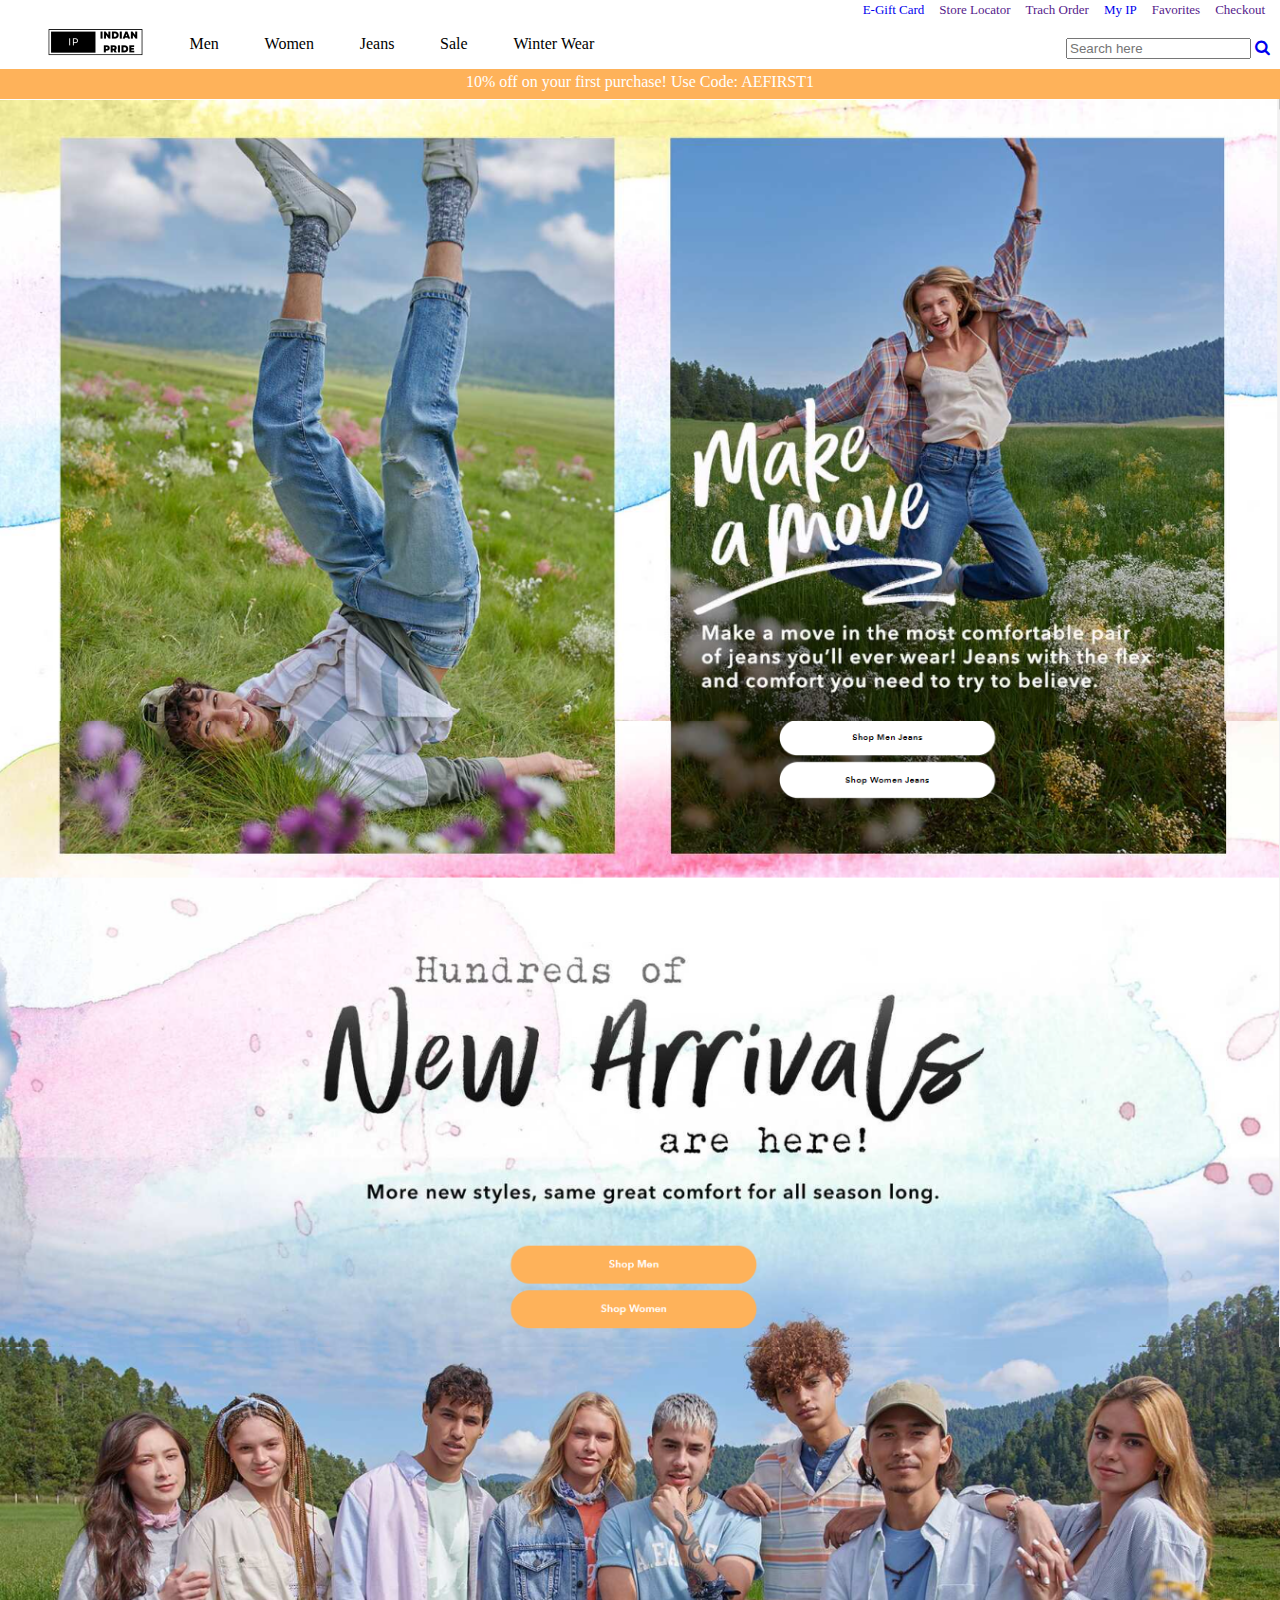
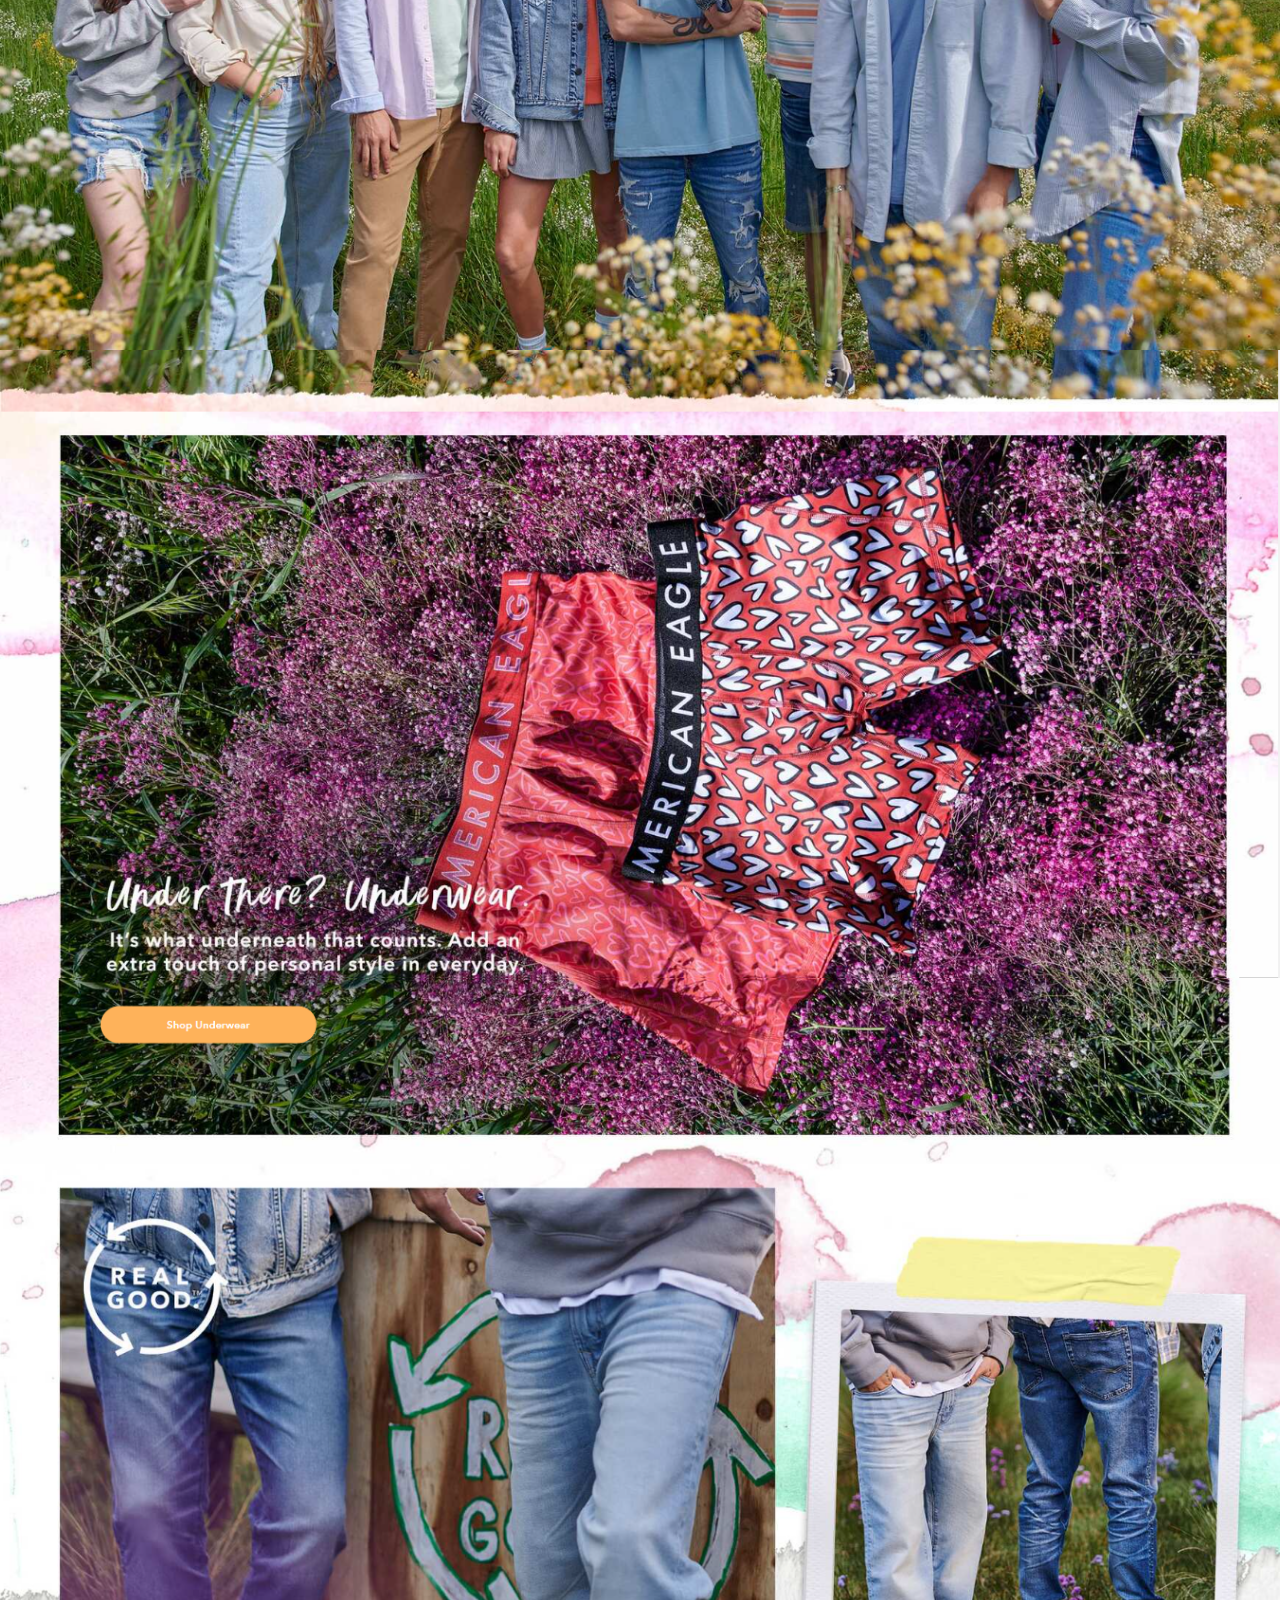
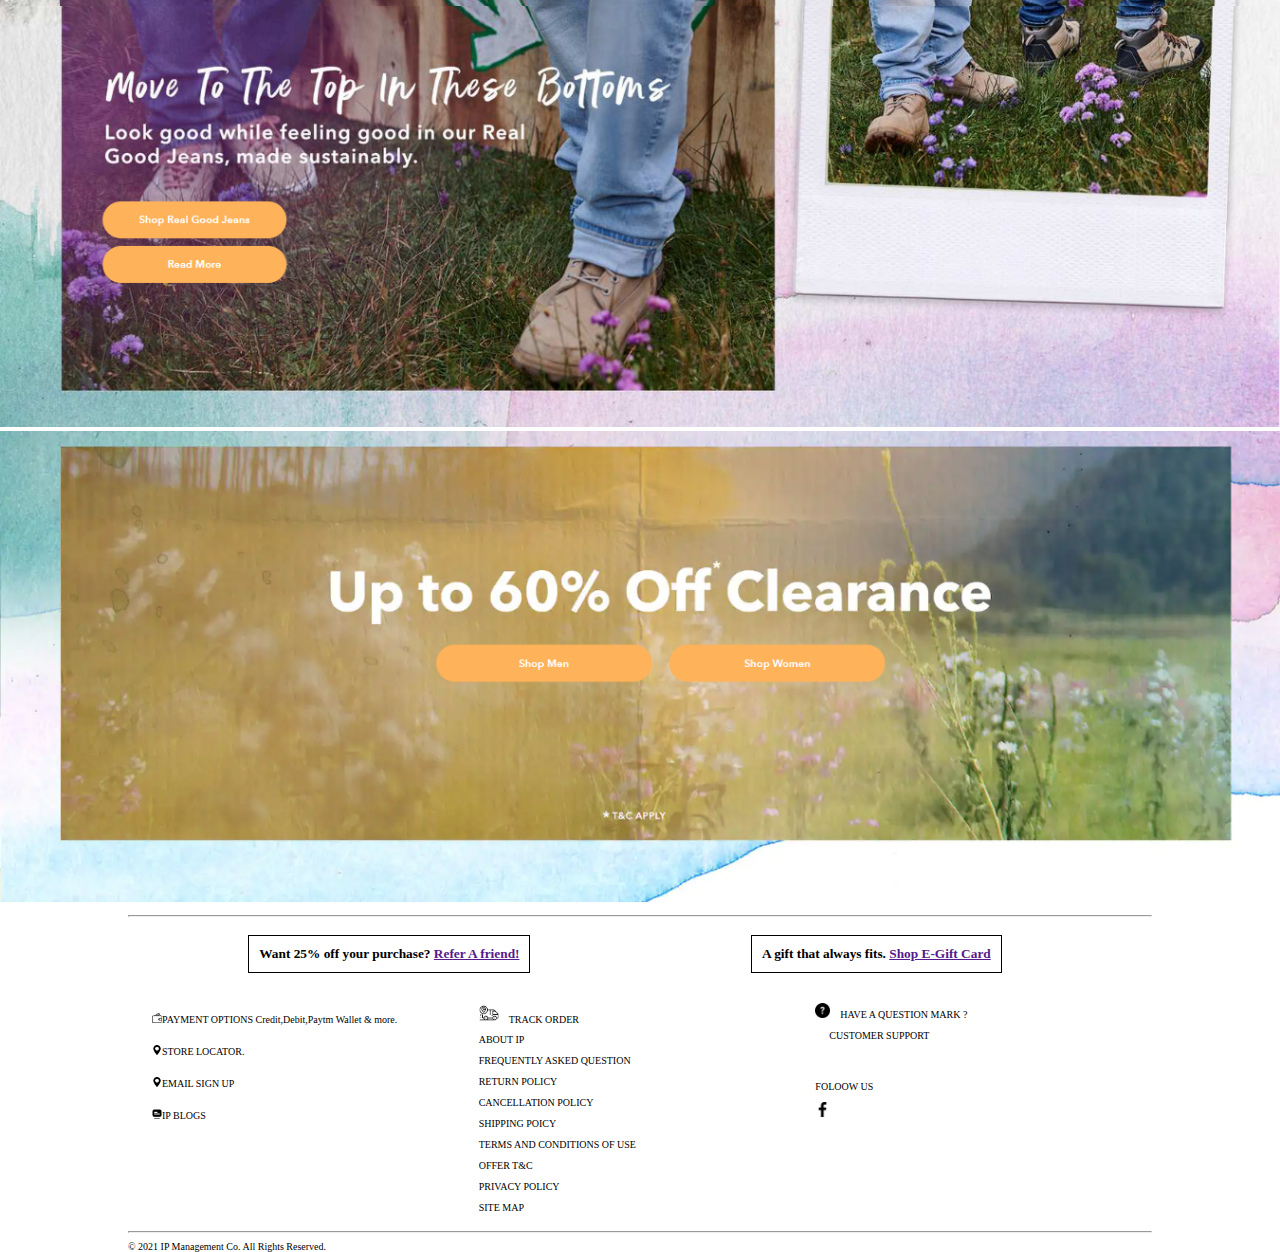
==== index.html @ 09bffdc7 "day-2" ====
<!DOCTYPE html>
<html lang="en">
<head>
    <meta charset="UTF-8">
    <meta http-equiv="X-UA-Compatible" content="IE=edge">
    <meta name="viewport" content="width=device-width, initial-scale=1.0">
    <title>Indian Pride</title>
    <link rel="stylesheet" href="./index.css">
    <link rel="stylesheet" href="https://cdnjs.cloudflare.com/ajax/libs/font-awesome/4.7.0/css/font-awesome.min.css">
</head>
<body>
    <div class="headbar">
        <div>
        <a href="http://" target="_blank">E-Gift Card</a>
        </div>
        <div>
        <a href="">Store Locator</a>
        </div>
        <div>
        <a href="">Trach Order</a>
        </div>
        <div id="myip">
        <a href="#">My IP
            <div id="dropip">
                <a href="./loginpage.html"><button id="signbtn">SIGN IN</button></a>
                <a href="">IP Credit</a>
                <a href="">Online order History</a>
                <a href="">Giftcard Order History</a>
                <a href="">Account Settings</a>
                <a href="">Shipping Addresses</a>
                <hr>
                <span>Don't Have an account?</span>
                <a href="./register.html">Create Account</a>


            </div>
      
        </div>
        <div>
        <a href="">Favorites</a>
        </div>
        <div>
        <a href="">Checkout</a>
        </div>
    </div>


    <div id="navcont">
        <div id="navbar"> 
            <div id="logo">
              <div><a href="./index.html"><img src="./ip3.png" alt=""></a> </div>
              <div id="men">Men


                <div id="dropcont">

                    <div id="first">
                        <div><a href="">TOP</a></div>
                        <div><a href="">T-Shirts</a></div>
                        <div><a href="">Graphic Tees</a></div>
                        <div><a href="">Shirts</a></div>
                        <div><a href="">Jackets</a></div>
                        <div><a href="">Hoodies & Sweatshirts</a></div>
                   
                    </div>
        
                    <div  id="second">
                        <div><a href="">BOTTOM</a></div>
                        <div><a href="">Shorts</a></div>
                        <div><a href="">Joggers</a></div>
                        <div><a href="">Chinos</a></div>
                    </div>
        
                    <div id="third">
                        <div><a href="">UNDERWEAR</a></div>
                    </div>
        
        
                    <div id="fourth">
                        <div><a href="">SHOES AND ACCESSORIES</a></div>
                        <div><a href="">Socks</a></div>
                        <div><a href="">Belts</a></div>
                    </div>
        
                    <div id="fivth">
                        <div><a href="">FEATURED</a></div>
                        <div><a href="">New Arrivals</a></div>
                        <div><a href="">Best Sellers</a></div>
                        <div><a href="">Airflex Jeans</a></div>
                        <div><a href="">Ripped Jeans</a></div>
                        <div><a href="">The Logo Shop</a></div>
                        <div><a href="">Stripe Edit</a></div>
                    </div>
        
        
                </div>

              </div>
                <div id="women">Women


                    
                <div id="dropcont">

                    <div id="first">
                        <div><a href="">T-Shirts</a></div>
                        <div><a href="">Graphic Tees</a></div>
                        <div><a href="">Shirts</a></div>
                        <div><a href="">Sweaters & Cardigan</a></div>
                        <div><a href="">Jackets</a></div>
                        <div><a href="">Hoodies & Sweatshirts</a></div>
                   
                    </div>
        
                    <div  id="second">
                        <div><a href="">BOTTOM</a></div>
                        <div><a href="">Jeans</a></div>
                        <div><a href="">Shorts</a></div>
                        <div><a href="">Pants</a></div>
                        <div><a href="">Skirts</a></div>
                        <div><a href="">Joggers</a></div>
                    </div>
        
                    <div id="third">
                        <div><a href="">DRESSES</a></div>
                        <div><a href="">Midi Dresses</a></div>
                        <div><a href="">Jumpsuits</a></div>
                        <div><a href="">Maxi Dresses</a></div>
                        <div><a href="">Mini Dresses</a></div>
                        <div><a href="">Rompers</a></div>
                        <div><a href="">Shift Dresses</a></div>
                        <div><a href="">Shirt Dresses</a></div>
                    </div>
        
        
                    <div id="fourth">
                        <div><a href="">SHOES AND ACCESSORIES</a></div>
                        <div><a href="">Socks</a></div>
                        <div><a href="">Socks</a></div>
                        <div><a href="">Sunglasses</a></div>
                        <div><a href="">Belts</a></div>
                        <div><a href="">Bags</a></div>  
                        <div><a href="">Jewelry</a></div>
                    </div>
        
                    <div id="fivth">
                        <div><a href="">FEATURED</a></div>
                        <div><a href="">New Arrivals</a></div>
                        <div><a href="">Crop Edit</a></div>
                        <div><a href="">Ripped Jeans</a></div>
                        <div><a href="">The Logo Shop</a></div>
                        <div><a href="">Curvy Destination</a></div>
                        <div><a href="">Dream Jeans</a></div>
                        <div><a href="">The Dress Shop</a></div>
                        <div><a href="">Stripe </a></div>
                    </div>
        
        
                </div>

                </div>
                <div id="jeans">Jeans

                           
                <div id="dropcont">

                    <div id="first">
                        <div><a href="">MENS JEANS</a></div>
                        <div><a href="">Skinny Jeans</a></div>
                    <div><a href="">Slim Jeans</a></div>
                    <div><a href="">Straight Jeans</a></div>
                    <div><a href="">Airfiex Jeans</a></div>
                    <div><a href="">Bootcut Jeans</a></div>
                    <div><a href="">Slim Jeans</a></div>
                    <div><a href="">Straight Jeans</a></div>
                    <div><a href="">Airfiex Jeans</a></div>
                    <div><a href="">Bootcut Jeans</a></div>
                   
                    </div>
        
                    <div  id="second">
                        <div><a href="">WOMENS JEANS</a></div>
                        <div><a href="">Artist Fiare Jeans</a></div>
                        <div><a href="">Curvy Jeans</a></div>
                        <div><a href="">Jeggings</a></div>
                        <div><a href="">Hi Rise Jeans</a></div>
                        <div><a href="">Cropped Jeans</a></div>
                        <div><a href="">Kickboot Jeans</a></div>
                        <div><a href="">Mom Jeans</a></div>
                        <div><a href="">Skinny Jeans</a></div>
                        <div><a href="">Bootcut Jeans</a></div>
                        <div><a href="">Cropped Jeans</a></div>
                        <div><a href="">Kickboot Jeans</a></div>
                    </div>
        
                  
        
        
                </div>



                </div>
                <div id="sale">Sale


                             
                <div id="dropcont">

                    <div id="first">
                        <div><a href="">MENS SALE</a></div>
                        <div><a href="">Bottoms</a></div>
                      
                   
                    </div>
        
                    <div  id="second">
                        <div><a href="">WOMENS SALE</a></div>
                        <div><a href="">Tops</a></div>
                        <div><a href="">Bottoms</a></div>
                        <div><a href="">Jeans</a></div>
                    </div>
        
                    <div id="third">
                        <div><a href="">LAST OF THE BEST</a></div>
                        <div><a href="">Upto 60 percent Off</a></div>
                        
                    </div>
        
        
                    <div id="fourth">
                        <div><a href="">WOMENS FEST</a></div>
                        
                    </div>
        
        
                </div>


                </div>
                <div id="winter">Winter Wear</div>
            </div>
            
            <div id="searchbar">
                <input type="search"  placeholder="Search here" id="input">
                <a href="#"><i class="fa fa-search icon search" ></i></a>
            </div>
        </div>
        
        


    </div>

    <div id="rednav">
        10% off on your first purchase! Use Code: AEFIRST1
    </div>
<div id="image">
    <div id="top">
        <a href=""> <img src="./topimage.png" alt=""></a>
    </div>
    <div id="second">
        <a href=""><img src="./SECOND PAGE.png" alt=""></a>
    </div>
        <div id="third">
            <a href=""><img src="./THIRDPAGE.png" alt=""></a>
        </div>
        <div id="fourth">
            <a href=""><img src="./FOURTH.png" alt=""></a>
        </div>
      <div id="five">
        <a href=""><img src="./fivth page.png" alt=""></a>
      </div>
      <div id="six">
        <a href=""><img src="./lastpage.png" alt=""></a>
      </div>

</div>


<div id="lastdivforimage">
    <a href="">
        <img src="./footerpage.png" alt="">
    </a>
</div>

      

<div id="footer">
        <div id="foot">
            <hr>
            <div id="referal">
             <div>  Want 25% off your purchase? <a href="">Refer A friend!</a></div>

             <div>A gift that always fits. <a href=""> Shop E-Gift Card    </a></div>
            </div>

            <div id="content">
                <div id="f">
                    <div class="wallet"> <img src="./wallet.png" alt=""><a href="">PAYMENT OPTIONS
                        Credit,Debit,Paytm Wallet & more.</a></div>

                    <div class="wallet"> <img src="./maps-and-flags.png " alt=""><a href="">STORE LOCATOR.</a></div>
                        

                    <div class="wallet"> <img src="./maps-and-flags.png " alt=""><a href="">EMAIL SIGN UP</a></div>

                    <div class="wallet"> <img src="./computer.png" alt=""><a href="">IP BLOGS </a></div>
                </div>
                <div id="s">
                    <div class="s"> <img src="./tracking.png" alt=""><a href="">TRACK ORDER</a></div>
                    <div class="s"><a href="">ABOUT IP</a></div>
                    <div class="s"><a href="">FREQUENTLY ASKED QUESTION</a></div>
                    <div class="s"><a href="">RETURN POLICY</a></div>
                    <div class="s"><a href="">CANCELLATION POLICY</a></div>
                    <div class="s"><a href="">SHIPPING POICY</a></div>
                    <div class="s"><a href="">TERMS AND CONDITIONS OF USE</a></div>
                    <div class="s"><a href="">OFFER T&C</a></div>
                    <div class="s"><a href="">PRIVACY POLICY</a></div>
                    <div class="s"><a href="">SITE MAP</a></div>



                    
                    
                </div>
                <div id="t">
                    <div><img src="./question.png" alt=""><span>HAVE A QUESTION MARK ?</span></div>
                    <p id="f"><a href="">CUSTOMER SUPPORT</a></p>

                    <div id="y">
                        <p >FOLOOW US</p>
                        <img src="facebook-app-symbol.png" alt="">
                    </div>
                    
                </div>
            </div>
            <hr>
            <div id="end">© 2021 IP Management Co. All Rights Reserved.</div>
            
        </div>
</div>


</body>

<script src="./index.js"></script>
</html>
---- index.css ----
body{
    margin: 0px;
    padding: 0px;
}

*{
    box-sizing: border-box;
}
.headbar{
    /* border: 1px solid red; */
    width: 100%;
    margin: auto;
    display: flex;
    justify-content: end;
    
}
.headbar a{
    margin-right: 15px;
    text-decoration: none;
    font-size: 13px
}  
#navcont{
    width: 100%;
    position: sticky;
    top: 1px;
    background-color: white;
    /* height:0px; */
}

#navbar{
    display: flex;
    width: 100%;
    justify-content: space-between;

}
#logo{
    
    width: 50%;
    display: flex;
    justify-content: space-evenly;
    align-items: center;
    /* cursor: pointer; */

}
#searchbar{
    margin-right: 10px;
    margin-top: 20px;
    margin-bottom: 10px;
}

    /* #logo div:hover{
        background-color: black;
        color: white;

    } */

#men{
    position: relative;
}
#dropcont{
    box-shadow: 0px 8px 16px 0px rgba(0,0,0,0.2);
    /* border: 1px solid rebeccapurple; */
    display: flex;
    justify-content: space-evenly;
    display: none;
    z-index: 2;

    
}

#men:hover,#women:hover,#jeans:hover,#sale:hover,#winter:hover{
    background-color: black;
    color: white;
}
#dropcont a{
    text-decoration: none;
    color: black;
}
/* 
#logo:hover #dropcont{
    display: block
} */
#men:hover>#dropcont{
    padding-top: 20px;
    width: 1200px;
    background-color: white;
    position: absolute;
    display: block;
    display: flex;
    margin-left: -170px;
    cursor: pointer;
}

#women:hover>#dropcont{
    padding-top: 20px;
    width: 1200px;
    background-color: white;
    position: absolute;
    display: block;
    display: flex;
    margin-left: -250px;
    cursor: pointer;
}
#navcont:hover~#rednav{
    z-index: -1;
}

#women:hover>#dropcont{
    padding-top: 20px;
    width: 1200px;
    background-color: white;
    position: absolute;
    display: block;
    display: flex;
    margin-left: -250px;
    cursor: pointer;
}

#jeans:hover>#dropcont{
    padding-top: 20px;
    width: 1200px;
    background-color: white;
    position: absolute;
    display: block;
    display: flex;
    justify-content: flex-start;
    cursor: pointer;
    margin-left: -330px;
}

#jeans:hover>#dropcont>div{
    padding-top: 20px;
    margin-left: 30px;
    cursor: pointer;
}


#sale:hover>#dropcont{
    padding-top: 20px;
    width: 1200px;
    background-color: white;
    position: absolute;
    display: block;
    display: flex;
    /* justify-content: flex-start; */
        
    margin-left: -410px;
    cursor: pointer;
}



#first>div{
   margin-bottom: 10px;
}
#second>div{
    margin-bottom: 10px;
 }
 #third>div{
    margin-bottom: 10px;
 }
 #fourth>div{
    margin-bottom: 10px;
 }
 #fivth>div{
    margin-bottom: 10px;
 }

 #first>div:nth-child(1)
 {
    font-weight: bold;
 }
 #second>div:nth-child(1)
 {
    font-weight: bold;
 }
 #third>div:nth-child(1)
 {
    font-weight: bold;
 }
 #fourth>div:nth-child(1)
 {
    font-weight: bold;
 }
 #fivth>div:nth-child(1)
 {
    font-weight: bold;
 }

 #rednav{
    background-color: #feb25a;
    text-align: center;
    height: 30px;
    padding-top: 4px;
    color: white;
    top:40px;
    /* z-index: -; */
    position:sticky;

 }

 #image{
    width: 100%;
 }
 #image img{
    width: 100%;
 }
 #second{
    
    margin-top: -7px;
 }
 #third{
    
    margin-top: -7px;
 }
 #fourth{
    
    margin-top: -6px;
 }
 #five{
    
    margin-top: -6px;
 }
 #six{
    
    margin-top: -6px;
 }
 

 #lastdivforimage{
    width: 100%;
 }
 #lastdivforimage img{
    width: 100%;
 }

 #footer{
    width:100%;
 }
#foot{
    margin: auto;
    width: 80%;
   
}

#referal{
    /* width: 70%; */
    margin: auto;
    font-size: smaller;
    font-weight: bold;
;
}
#referal{
    display: flex;
    padding: 10px;
    margin-right:30px;
    /* border: 1px solid #000; */
}
#referal div{
    border: 1px solid #000;
    padding: 10px;
    margin: auto;
}

#content{
    padding-top: 20px;
    width: 100%;
    display: flex;
    margin: auto;
}
#content a{
    text-decoration: none;
    color: black;
}
.wallet img{
    width: 10px;
    
}
.wallet{
 font-size: 10px;
 padding: 10px;
}
#content>div{
    width: 40%;
    /* border: 1px solid red; */
}

#s img{
    width: 20px;
}
.s{
    font-size: 10px;
    }
.s:nth-child(1)>a
{
    margin-left: 10px;
    
   
}
.s:nth-child(1)
{
    margin-bottom: 9px;
}
.s:nth-child(1)~ .s{
    margin-bottom: 10px;
}

#t div,p{
    font-size: 10px;
}
#t img{
    width: 15px;
}
#t>div span{
    margin-left: 10px;
}
#f{
    margin-left: 14px;
}
#y{
    margin-top: 40px;
}

#content a:hover{
    text-decoration: underline;
    color: black;
}
#end{
    font-size: 10px;
}

#myip{
    position: relative;
    
}
#dropip{
    display: none;
}
#dropip a{
    display: block;
    margin-top: 10px;
    color: #000;
    margin-left: 10px;
}
#myip:hover #dropip{
    position: absolute;
    display: block;
    background-color: white;
    width: 200px;
    z-index: 1;
    justify-content: center;
}
#myip:hover>#dropip a:hover{
    text-decoration: underline;
    
}



/* sign in drop */
#dropip button{
    width: 150px;
    background-color: black;
    color: white;
    align-items: center ;
}

#signbtn:hover{
    background-color:sandybrown;
    cursor: pointer;
}
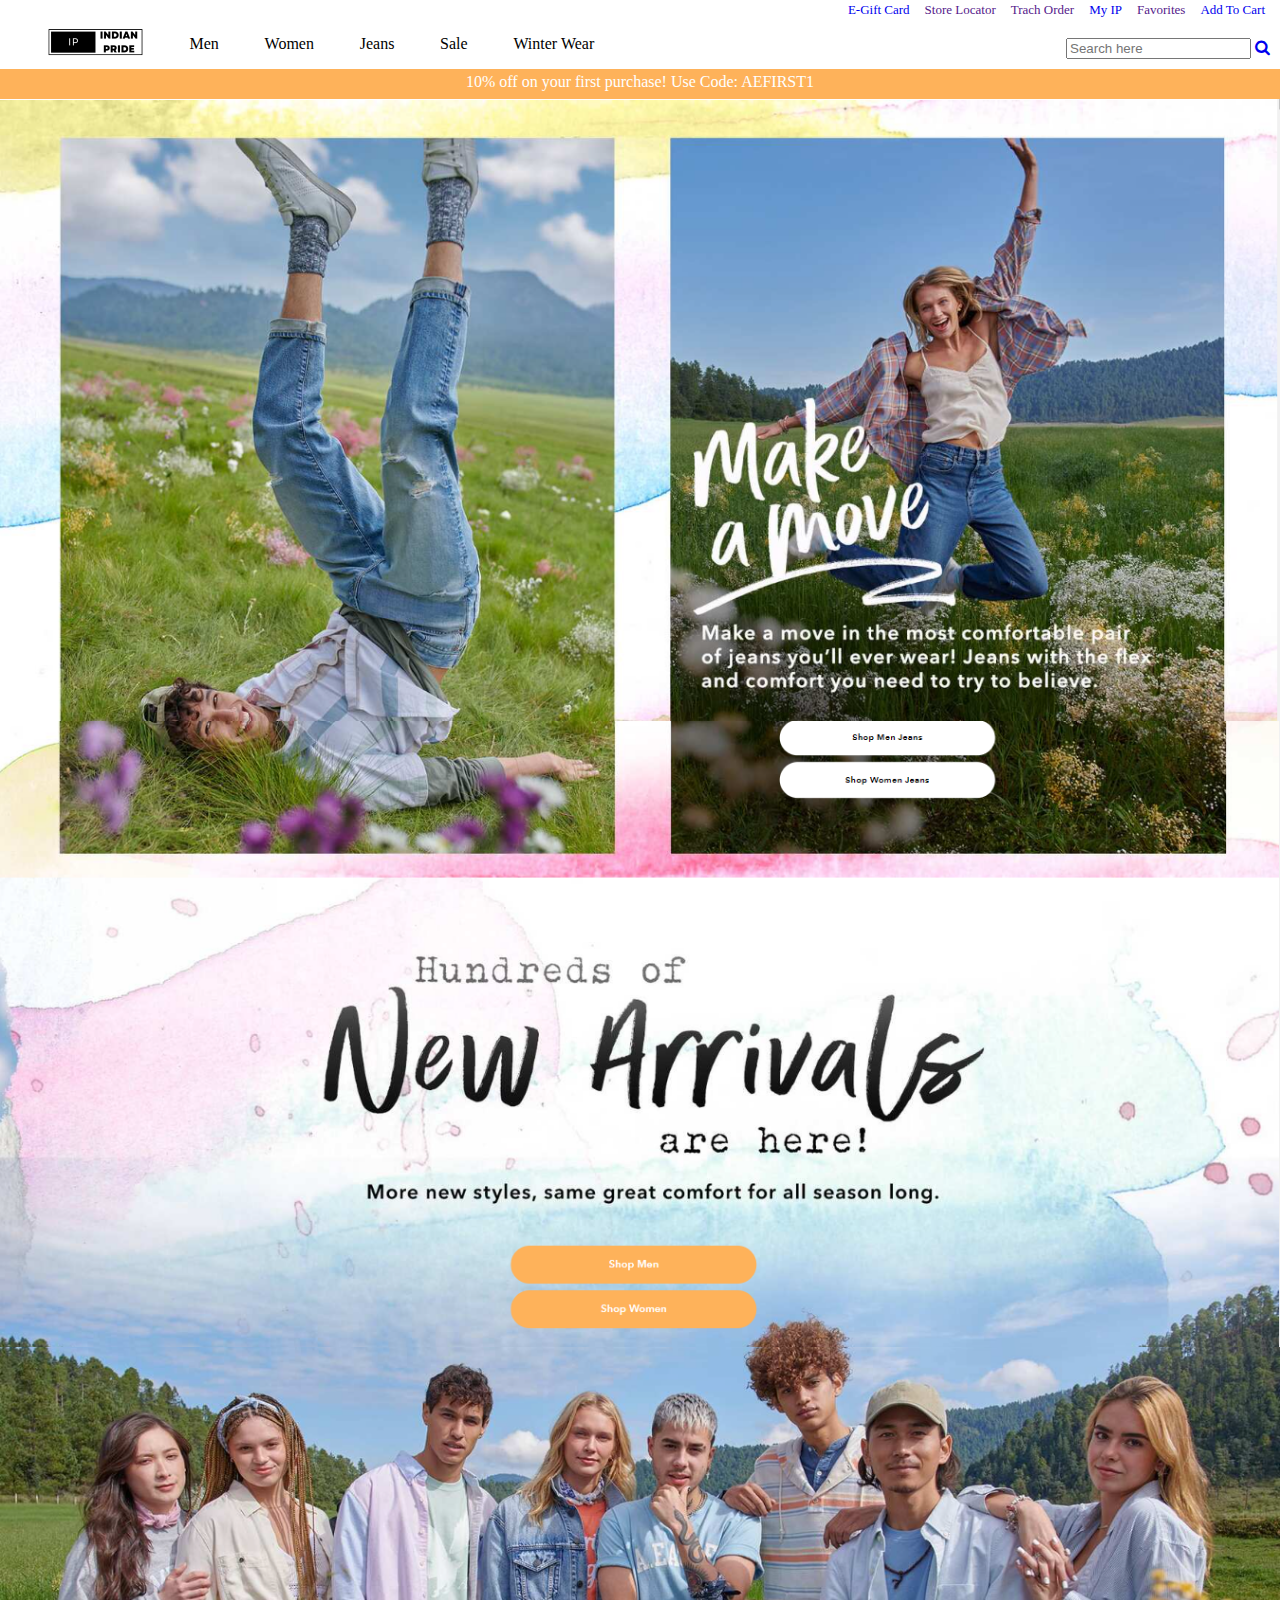
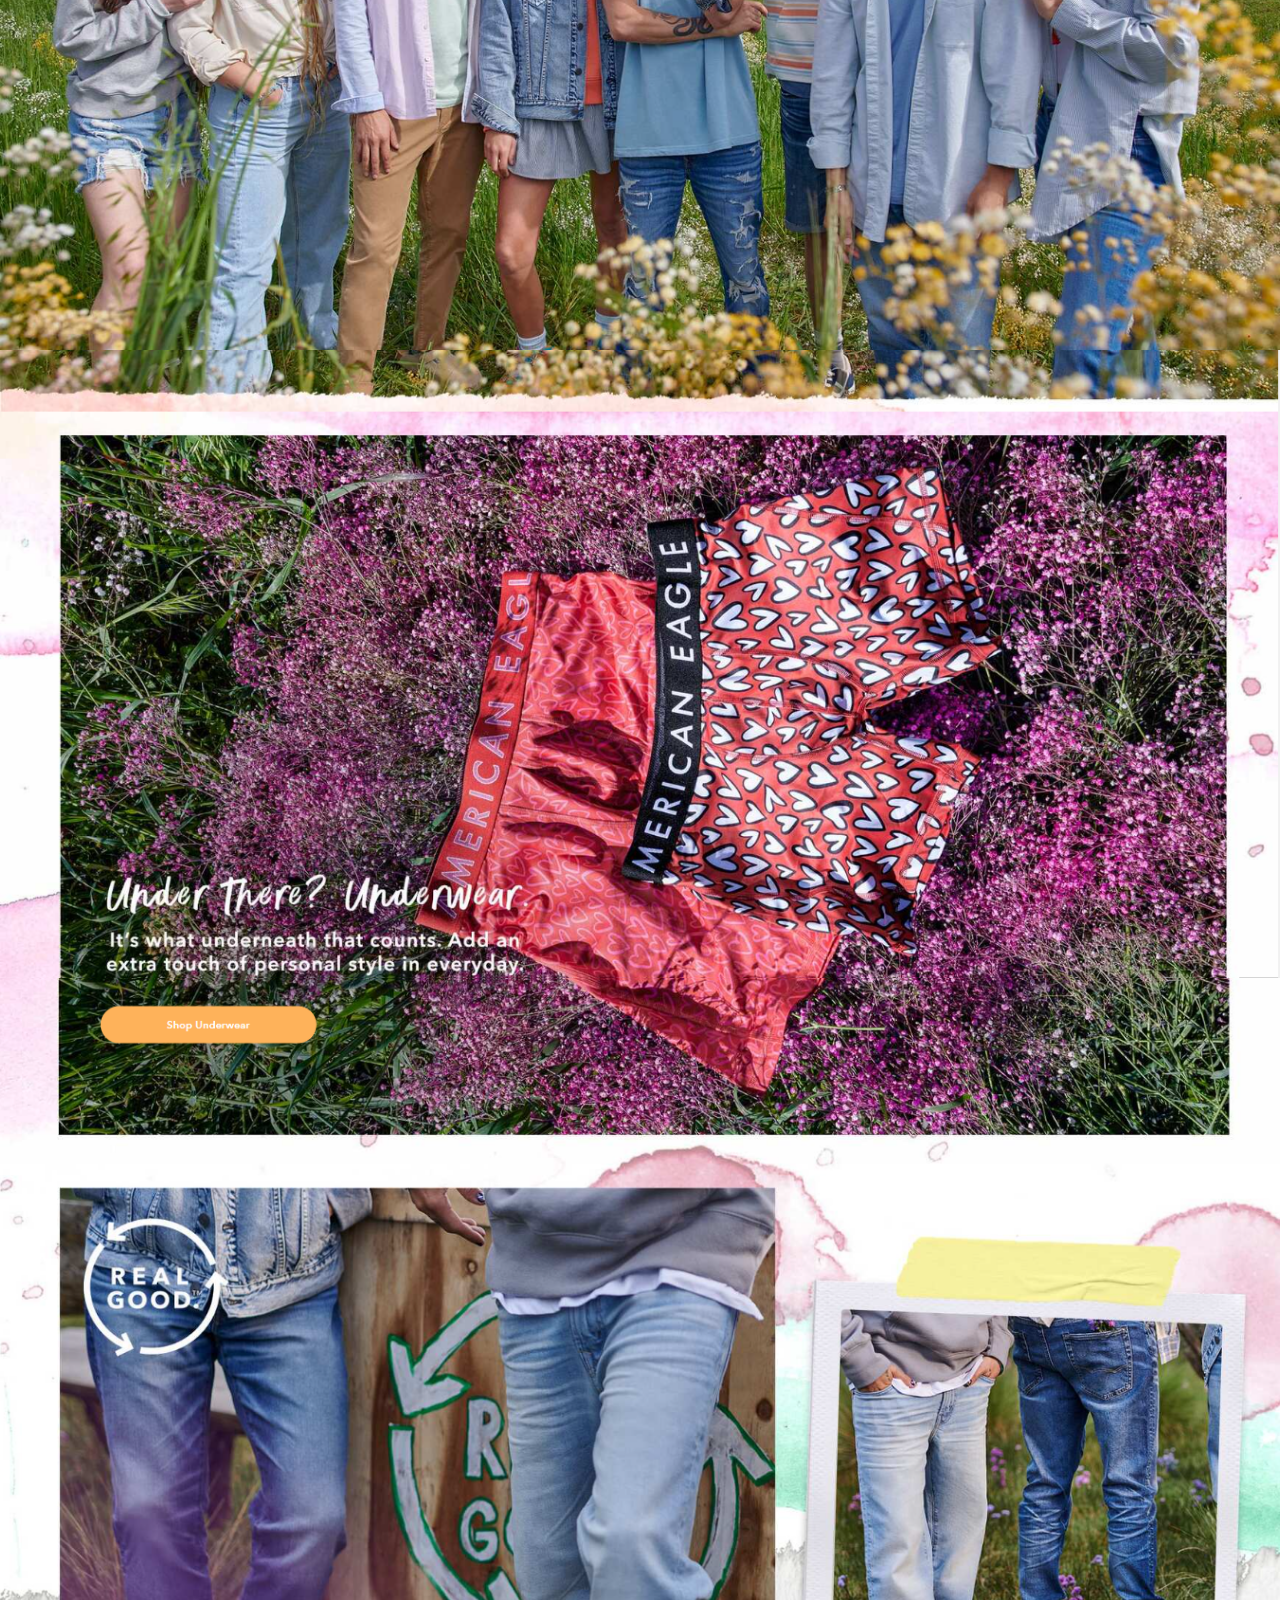
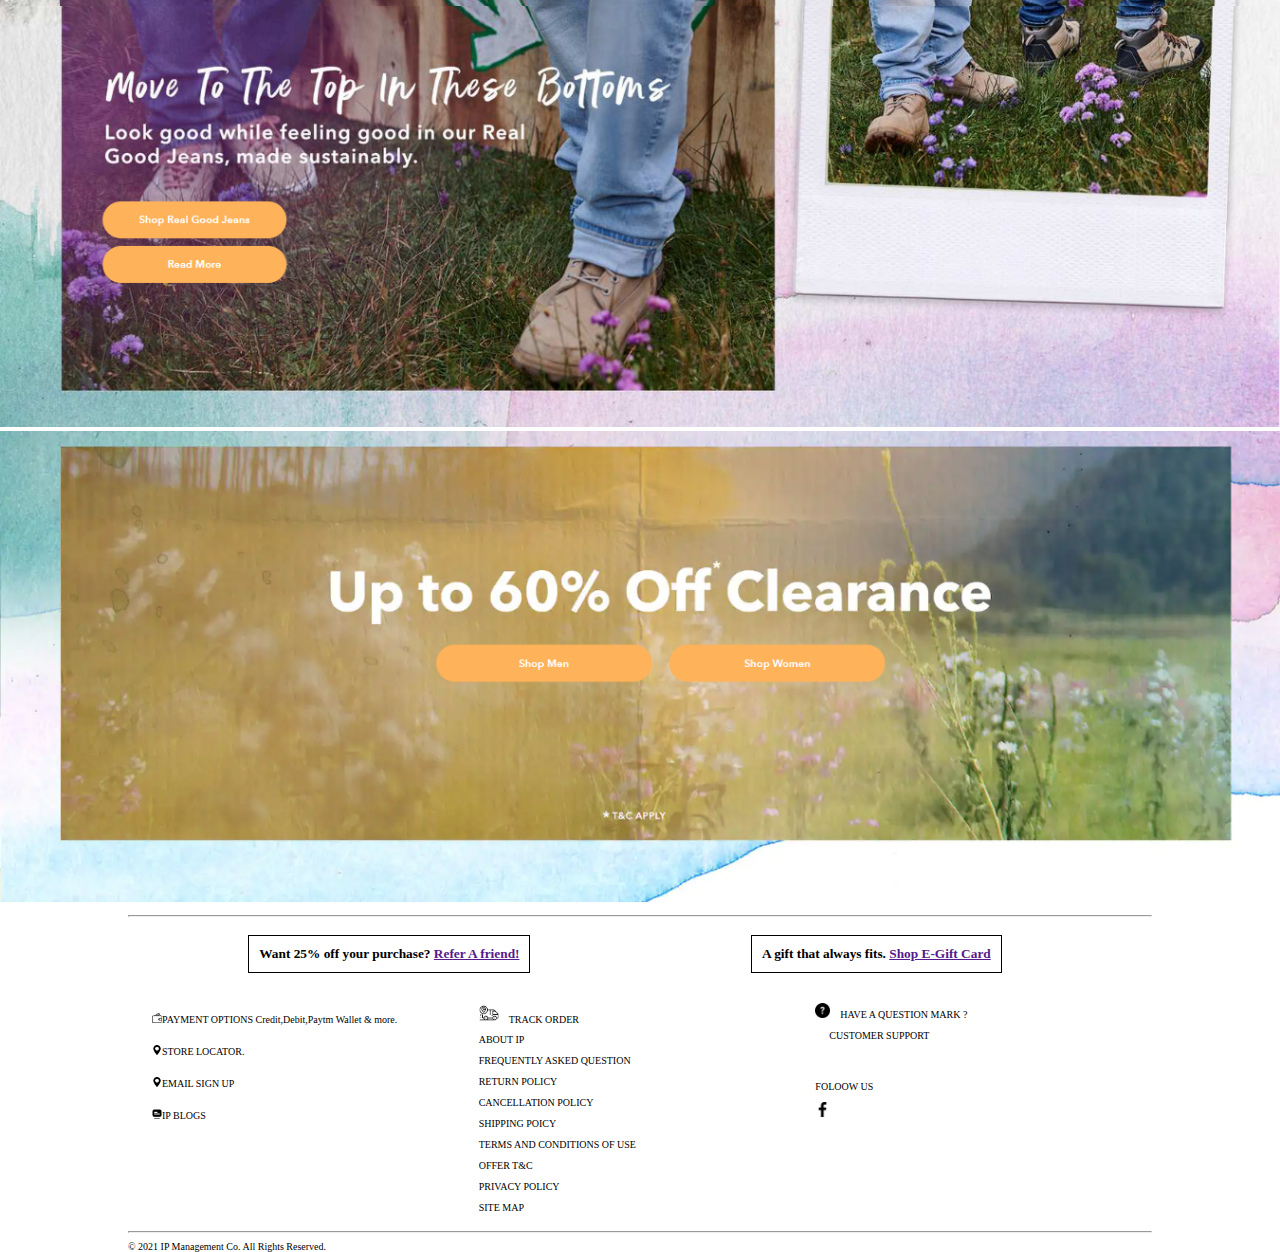
==== commit b22375db: "day-5" ====
--- a/index.html
+++ b/index.html
@@ -20,7 +20,7 @@
         <a href="">Trach Order</a>
         </div>
         <div id="myip">
-        <a href="#">My IP
+        <a href="#" id="ip">My IP
             <div id="dropip">
                 <a href="./loginpage.html"><button id="signbtn">SIGN IN</button></a>
                 <a href="">IP Credit</a>
@@ -30,7 +30,7 @@
                 <a href="">Shipping Addresses</a>
                 <hr>
                 <span>Don't Have an account?</span>
-                <a href="./register.html">Create Account</a>
+                        <a href="./register.html" id="create">Create Account</a>
 
 
             </div>
@@ -40,7 +40,7 @@
         <a href="">Favorites</a>
         </div>
         <div>
-        <a href="">Checkout</a>
+        <a href="./cartpage.html">Add To Cart</a>
         </div>
     </div>
 
@@ -48,7 +48,7 @@
     <div id="navcont">
         <div id="navbar"> 
             <div id="logo">
-              <div><a href="./index.html"><img src="./ip3.png" alt=""></a> </div>
+              <div><a href="./index.html"><img src="./image/ip3.png" alt=""></a> </div>
               <div id="men">Men
 
 
@@ -56,7 +56,7 @@
 
                     <div id="first">
                         <div><a href="">TOP</a></div>
-                        <div><a href="">T-Shirts</a></div>
+                        <div><a href="./Tshirt.html">T-Shirts</a></div>
                         <div><a href="">Graphic Tees</a></div>
                         <div><a href="">Shirts</a></div>
                         <div><a href="">Jackets</a></div>
@@ -257,30 +257,34 @@
     </div>
 <div id="image">
     <div id="top">
-        <a href=""> <img src="./topimage.png" alt=""></a>
+        <a href=""> <img src="./image/topimage.png" alt=""></a>
     </div>
     <div id="second">
-        <a href=""><img src="./SECOND PAGE.png" alt=""></a>
+        <a href=""><img src="./image/SECOND PAGE.png" alt=""></a>
     </div>
         <div id="third">
-            <a href=""><img src="./THIRDPAGE.png" alt=""></a>
+            <a href=""><img src="./image/THIRDPAGE.png" alt=""></a>
         </div>
         <div id="fourth">
-            <a href=""><img src="./FOURTH.png" alt=""></a>
+            <a href=""><img src="./image/FOURTH.png" alt=""></a>
         </div>
       <div id="five">
-        <a href=""><img src="./fivth page.png" alt=""></a>
+        <a href=""><img src="./image/fivth page.png" alt=""></a>
       </div>
       <div id="six">
-        <a href=""><img src="./lastpage.png" alt=""></a>
+        <a href=""><img src="./image/lastpage.png" alt=""></a>
       </div>
+
+</div>
+
+<div id="slide">
 
 </div>
 
 
 <div id="lastdivforimage">
     <a href="">
-        <img src="./footerpage.png" alt="">
+        <img src="./image/footerpage.png" alt="">
     </a>
 </div>
 
@@ -297,18 +301,18 @@
 
             <div id="content">
                 <div id="f">
-                    <div class="wallet"> <img src="./wallet.png" alt=""><a href="">PAYMENT OPTIONS
+                    <div class="wallet"> <img src="./image/wallet.png" alt=""><a href="">PAYMENT OPTIONS
                         Credit,Debit,Paytm Wallet & more.</a></div>
 
-                    <div class="wallet"> <img src="./maps-and-flags.png " alt=""><a href="">STORE LOCATOR.</a></div>
+                    <div class="wallet"> <img src="./image/maps-and-flags.png " alt=""><a href="">STORE LOCATOR.</a></div>
                         
 
-                    <div class="wallet"> <img src="./maps-and-flags.png " alt=""><a href="">EMAIL SIGN UP</a></div>
-
-                    <div class="wallet"> <img src="./computer.png" alt=""><a href="">IP BLOGS </a></div>
+                    <div class="wallet"> <img src="./image/maps-and-flags.png " alt=""><a href="">EMAIL SIGN UP</a></div>
+
+                    <div class="wallet"> <img src="./image/computer.png" alt=""><a href="">IP BLOGS </a></div>
                 </div>
                 <div id="s">
-                    <div class="s"> <img src="./tracking.png" alt=""><a href="">TRACK ORDER</a></div>
+                    <div class="s"> <img src="./image/tracking.png" alt=""><a href="">TRACK ORDER</a></div>
                     <div class="s"><a href="">ABOUT IP</a></div>
                     <div class="s"><a href="">FREQUENTLY ASKED QUESTION</a></div>
                     <div class="s"><a href="">RETURN POLICY</a></div>
@@ -325,12 +329,12 @@
                     
                 </div>
                 <div id="t">
-                    <div><img src="./question.png" alt=""><span>HAVE A QUESTION MARK ?</span></div>
+                    <div><img src="./image/question.png" alt=""><span>HAVE A QUESTION MARK ?</span></div>
                     <p id="f"><a href="">CUSTOMER SUPPORT</a></p>
 
                     <div id="y">
                         <p >FOLOOW US</p>
-                        <img src="facebook-app-symbol.png" alt="">
+                        <img src="./image/facebook-app-symbol.png" alt="">
                     </div>
                     
                 </div>
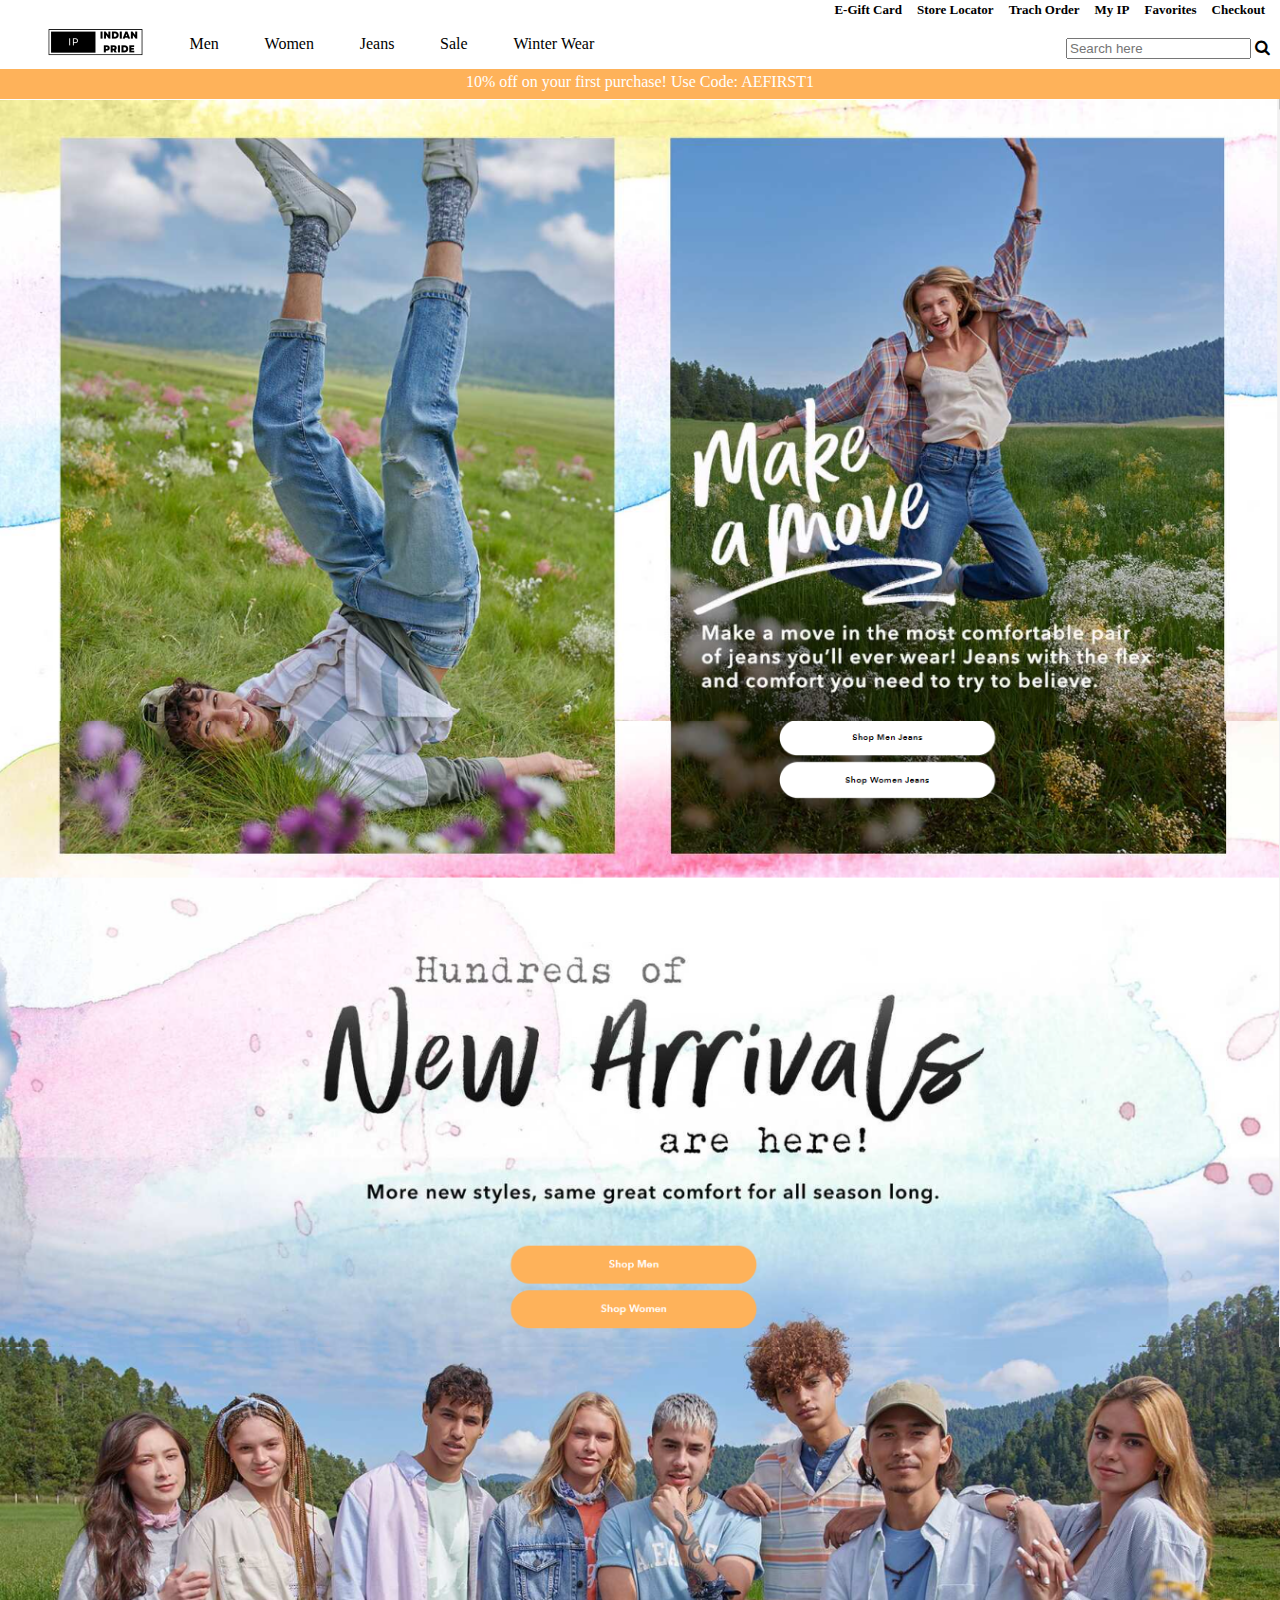
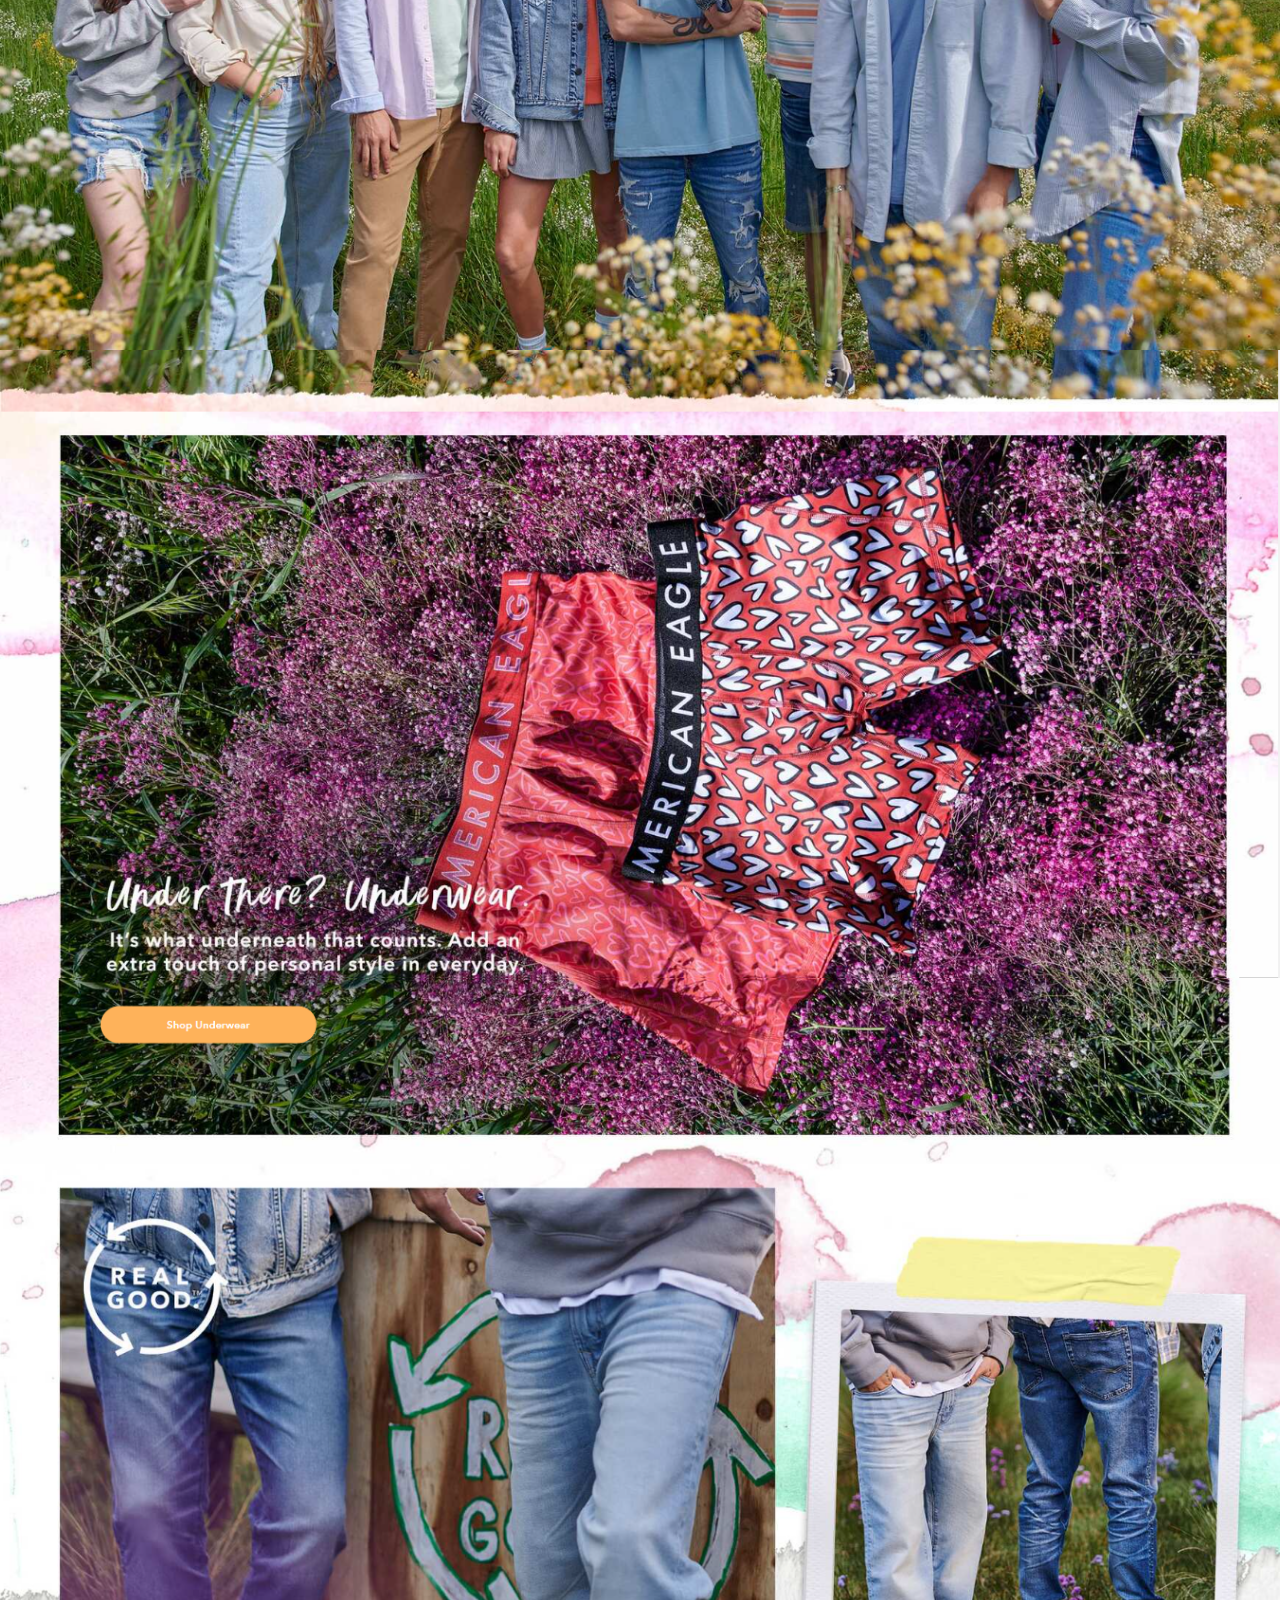
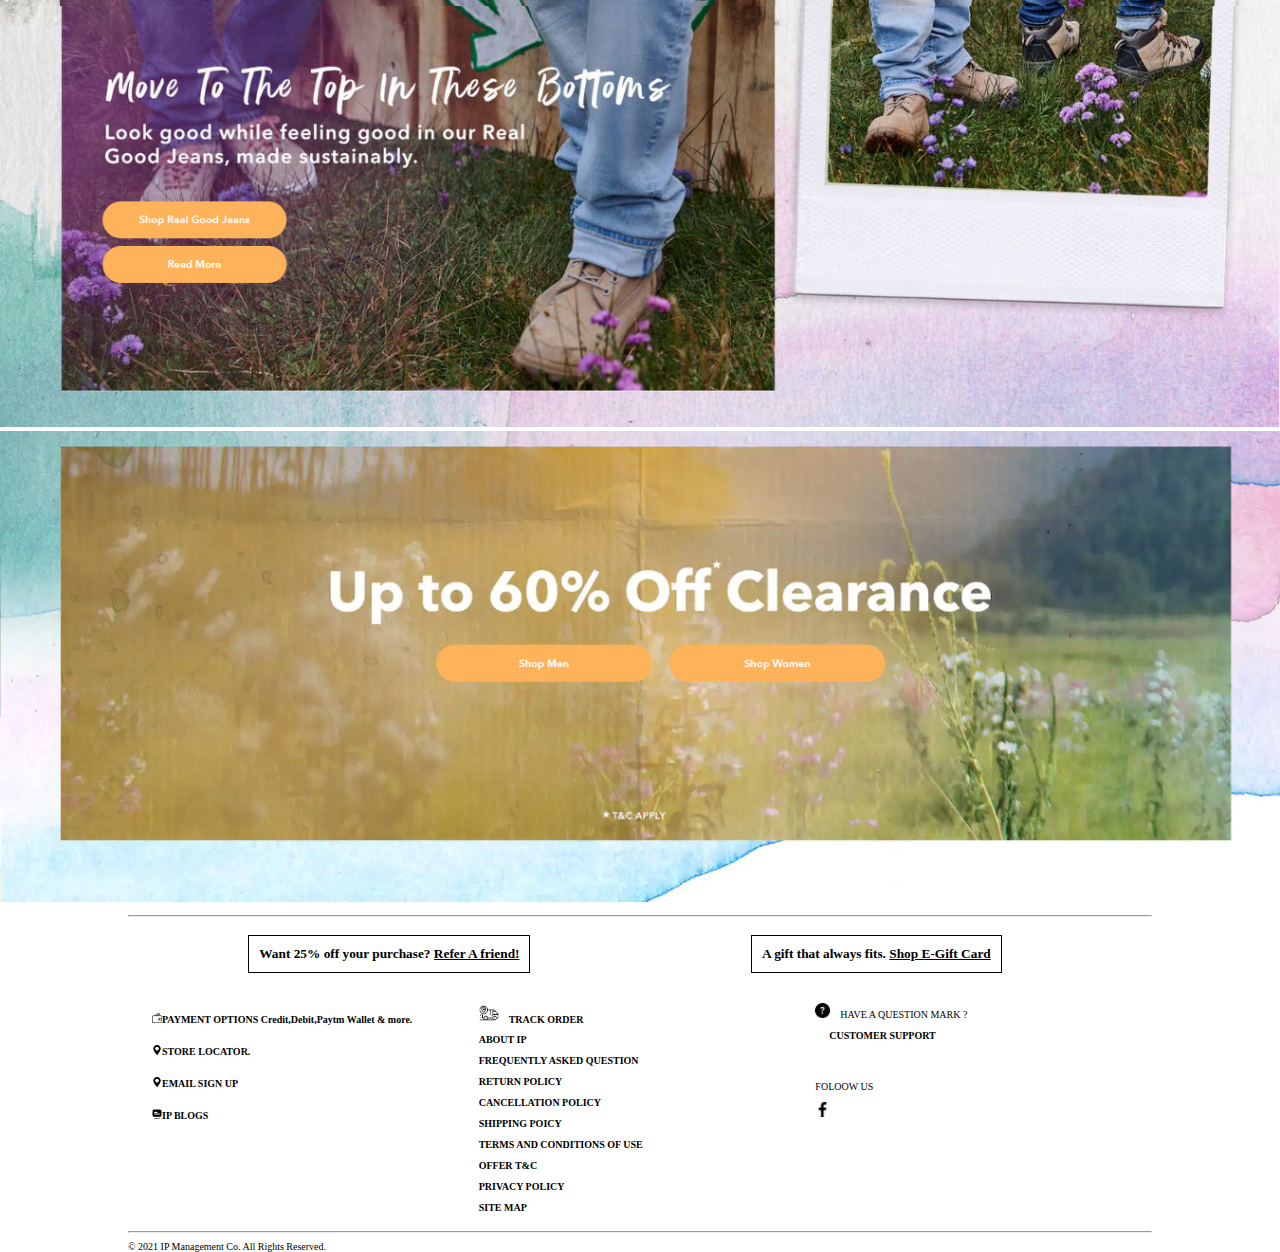
==== commit 09f5a0b0: "sunday" ====
--- a/index.html
+++ b/index.html
@@ -11,7 +11,7 @@
 <body>
     <div class="headbar">
         <div>
-        <a href="http://" target="_blank">E-Gift Card</a>
+        <a href="" >E-Gift Card</a>
         </div>
         <div>
         <a href="">Store Locator</a>
@@ -37,10 +37,10 @@
       
         </div>
         <div>
-        <a href="">Favorites</a>
-        </div>
-        <div>
-        <a href="./cartpage.html">Add To Cart</a>
+        <a href="./favorite.html">Favorites</a>
+        </div>
+        <div>
+        <a href="./cartpage.html">Checkout</a>
         </div>
     </div>
 
@@ -55,41 +55,41 @@
                 <div id="dropcont">
 
                     <div id="first">
-                        <div><a href="">TOP</a></div>
+                        <div><a href="./Tshirt.html">TOP</a></div>
                         <div><a href="./Tshirt.html">T-Shirts</a></div>
-                        <div><a href="">Graphic Tees</a></div>
-                        <div><a href="">Shirts</a></div>
-                        <div><a href="">Jackets</a></div>
-                        <div><a href="">Hoodies & Sweatshirts</a></div>
+                        <div><a href="./Tshirt.html">Graphic Tees</a></div>
+                        <div><a href="./Tshirt.html">Shirts</a></div>
+                        <div><a href="./Tshirt.html">Jackets</a></div>
+                        <div><a href="./Tshirt.html">Hoodies & Sweatshirts</a></div>
                    
                     </div>
         
                     <div  id="second">
-                        <div><a href="">BOTTOM</a></div>
-                        <div><a href="">Shorts</a></div>
-                        <div><a href="">Joggers</a></div>
-                        <div><a href="">Chinos</a></div>
+                        <div><a href="./Tshirt.html">BOTTOM</a></div>
+                        <div><a href="./Tshirt.html">Shorts</a></div>
+                        <div><a href="./Tshirt.html">Joggers</a></div>
+                        <div><a href="./Tshirt.html">Chinos</a></div>
                     </div>
         
                     <div id="third">
-                        <div><a href="">UNDERWEAR</a></div>
+                        <div><a href="./Tshirt.html">UNDERWEAR</a></div>
                     </div>
         
         
                     <div id="fourth">
-                        <div><a href="">SHOES AND ACCESSORIES</a></div>
-                        <div><a href="">Socks</a></div>
-                        <div><a href="">Belts</a></div>
+                        <div><a href="./Tshirt.html">SHOES AND ACCESSORIES</a></div>
+                        <div><a href="./Tshirt.html">Socks</a></div>
+                        <div><a href="./Tshirt.html">Belts</a></div>
                     </div>
         
                     <div id="fivth">
-                        <div><a href="">FEATURED</a></div>
-                        <div><a href="">New Arrivals</a></div>
-                        <div><a href="">Best Sellers</a></div>
-                        <div><a href="">Airflex Jeans</a></div>
-                        <div><a href="">Ripped Jeans</a></div>
-                        <div><a href="">The Logo Shop</a></div>
-                        <div><a href="">Stripe Edit</a></div>
+                        <div><a href="./Tshirt.html">FEATURED</a></div>
+                        <div><a href="./Tshirt.html">New Arrivals</a></div>
+                        <div><a href="./Tshirt.html">Best Sellers</a></div>
+                        <div><a href="./Tshirt.html">Airflex Jeans</a></div>
+                        <div><a href="./Tshirt.html">Ripped Jeans</a></div>
+                        <div><a href="./Tshirt.html">The Logo Shop</a></div>
+                        <div><a href="./Tshirt.html">Stripe Edit</a></div>
                     </div>
         
         
@@ -113,46 +113,46 @@
                     </div>
         
                     <div  id="second">
-                        <div><a href="">BOTTOM</a></div>
-                        <div><a href="">Jeans</a></div>
-                        <div><a href="">Shorts</a></div>
-                        <div><a href="">Pants</a></div>
-                        <div><a href="">Skirts</a></div>
-                        <div><a href="">Joggers</a></div>
+                        <div><a href="./Tshirt.html">BOTTOM</a></div>
+                        <div><a href="./Tshirt.html">Jeans</a></div>
+                        <div><a href="./Tshirt.html">Shorts</a></div>
+                        <div><a href="./Tshirt.html">Pants</a></div>
+                        <div><a href="./Tshirt.html">Skirts</a></div>
+                        <div><a href="./Tshirt.html">Joggers</a></div>
                     </div>
         
                     <div id="third">
-                        <div><a href="">DRESSES</a></div>
-                        <div><a href="">Midi Dresses</a></div>
-                        <div><a href="">Jumpsuits</a></div>
-                        <div><a href="">Maxi Dresses</a></div>
-                        <div><a href="">Mini Dresses</a></div>
-                        <div><a href="">Rompers</a></div>
-                        <div><a href="">Shift Dresses</a></div>
-                        <div><a href="">Shirt Dresses</a></div>
+                        <div><a href="./Tshirt.html">DRESSES</a></div>
+                        <div><a href="./Tshirt.html">Midi Dresses</a></div>
+                        <div><a href="./Tshirt.html">Jumpsuits</a></div>
+                        <div><a href="./Tshirt.html">Maxi Dresses</a></div>
+                        <div><a href="./Tshirt.html">Mini Dresses</a></div>
+                        <div><a href="./Tshirt.html">Rompers</a></div>
+                        <div><a href="./Tshirt.html">Shift Dresses</a></div>
+                        <div><a href="./Tshirt.html">Shirt Dresses</a></div>
                     </div>
         
         
                     <div id="fourth">
-                        <div><a href="">SHOES AND ACCESSORIES</a></div>
-                        <div><a href="">Socks</a></div>
-                        <div><a href="">Socks</a></div>
-                        <div><a href="">Sunglasses</a></div>
-                        <div><a href="">Belts</a></div>
-                        <div><a href="">Bags</a></div>  
-                        <div><a href="">Jewelry</a></div>
+                        <div><a href="./Tshirt.html">SHOES AND ACCESSORIES</a></div>
+                        <div><a href="./Tshirt.html">Socks</a></div>
+                        <div><a href="./Tshirt.html">Socks</a></div>
+                        <div><a href="./Tshirt.html">Sunglasses</a></div>
+                        <div><a href="./Tshirt.html">Belts</a></div>
+                        <div><a href="./Tshirt.html">Bags</a></div>  
+                        <div><a href="./Tshirt.html">Jewelry</a></div>
                     </div>
         
                     <div id="fivth">
-                        <div><a href="">FEATURED</a></div>
-                        <div><a href="">New Arrivals</a></div>
-                        <div><a href="">Crop Edit</a></div>
-                        <div><a href="">Ripped Jeans</a></div>
-                        <div><a href="">The Logo Shop</a></div>
-                        <div><a href="">Curvy Destination</a></div>
-                        <div><a href="">Dream Jeans</a></div>
-                        <div><a href="">The Dress Shop</a></div>
-                        <div><a href="">Stripe </a></div>
+                        <div><a href="./Tshirt.html">FEATURED</a></div>
+                        <div><a href="./Tshirt.html">New Arrivals</a></div>
+                        <div><a href="./Tshirt.html">Crop Edit</a></div>
+                        <div><a href="./Tshirt.html">Ripped Jeans</a></div>
+                        <div><a href="./Tshirt.html">The Logo Shop</a></div>
+                        <div><a href="./Tshirt.html">Curvy Destination</a></div>
+                        <div><a href="./Tshirt.html">Dream Jeans</a></div>
+                        <div><a href="./Tshirt.html">The Dress Shop</a></div>
+                        <div><a href="./Tshirt.html">Stripe </a></div>
                     </div>
         
         
@@ -167,30 +167,30 @@
                     <div id="first">
                         <div><a href="">MENS JEANS</a></div>
                         <div><a href="">Skinny Jeans</a></div>
-                    <div><a href="">Slim Jeans</a></div>
-                    <div><a href="">Straight Jeans</a></div>
-                    <div><a href="">Airfiex Jeans</a></div>
-                    <div><a href="">Bootcut Jeans</a></div>
-                    <div><a href="">Slim Jeans</a></div>
-                    <div><a href="">Straight Jeans</a></div>
-                    <div><a href="">Airfiex Jeans</a></div>
-                    <div><a href="">Bootcut Jeans</a></div>
+                    <div><a href="./Tshirt.html">Slim Jeans</a></div>
+                    <div><a href="./Tshirt.html">Straight Jeans</a></div>
+                    <div><a href="./Tshirt.html">Airfiex Jeans</a></div>
+                    <div><a href="./Tshirt.html">Bootcut Jeans</a></div>
+                    <div><a href="./Tshirt.html">Slim Jeans</a></div>
+                    <div><a href="./Tshirt.html">Straight Jeans</a></div>
+                    <div><a href="./Tshirt.html">Airfiex Jeans</a></div>
+                    <div><a href="./Tshirt.html">Bootcut Jeans</a></div>
                    
                     </div>
         
                     <div  id="second">
-                        <div><a href="">WOMENS JEANS</a></div>
-                        <div><a href="">Artist Fiare Jeans</a></div>
-                        <div><a href="">Curvy Jeans</a></div>
-                        <div><a href="">Jeggings</a></div>
-                        <div><a href="">Hi Rise Jeans</a></div>
-                        <div><a href="">Cropped Jeans</a></div>
-                        <div><a href="">Kickboot Jeans</a></div>
-                        <div><a href="">Mom Jeans</a></div>
-                        <div><a href="">Skinny Jeans</a></div>
-                        <div><a href="">Bootcut Jeans</a></div>
-                        <div><a href="">Cropped Jeans</a></div>
-                        <div><a href="">Kickboot Jeans</a></div>
+                        <div><a href="./Tshirt.html">WOMENS JEANS</a></div>
+                        <div><a href="./Tshirt.html">Artist Fiare Jeans</a></div>
+                        <div><a href="./Tshirt.html">Curvy Jeans</a></div>
+                        <div><a href="./Tshirt.html">Jeggings</a></div>
+                        <div><a href="./Tshirt.html">Hi Rise Jeans</a></div>
+                        <div><a href="./Tshirt.html">Cropped Jeans</a></div>
+                        <div><a href="./Tshirt.html">Kickboot Jeans</a></div>
+                        <div><a href="./Tshirt.html">Mom Jeans</a></div>
+                        <div><a href="./Tshirt.html">Skinny Jeans</a></div>
+                        <div><a href="./Tshirt.html">Bootcut Jeans</a></div>
+                        <div><a href="./Tshirt.html">Cropped Jeans</a></div>
+                        <div><a href="./Tshirt.html">Kickboot Jeans</a></div>
                     </div>
         
                   
@@ -208,28 +208,28 @@
                 <div id="dropcont">
 
                     <div id="first">
-                        <div><a href="">MENS SALE</a></div>
-                        <div><a href="">Bottoms</a></div>
+                        <div><a href="./Tshirt.html">MENS SALE</a></div>
+                        <div><a href="./Tshirt.html">Bottoms</a></div>
                       
                    
                     </div>
         
                     <div  id="second">
-                        <div><a href="">WOMENS SALE</a></div>
-                        <div><a href="">Tops</a></div>
-                        <div><a href="">Bottoms</a></div>
-                        <div><a href="">Jeans</a></div>
+                        <div><a href="./Tshirt.html">WOMENS SALE</a></div>
+                        <div><a href="./Tshirt.html">Tops</a></div>
+                        <div><a href="./Tshirt.html">Bottoms</a></div>
+                        <div><a href="./Tshirt.html">Jeans</a></div>
                     </div>
         
                     <div id="third">
-                        <div><a href="">LAST OF THE BEST</a></div>
-                        <div><a href="">Upto 60 percent Off</a></div>
+                        <div><a href="./Tshirt.html">LAST OF THE BEST</a></div>
+                        <div><a href="./Tshirt.html">Upto 60 percent Off</a></div>
                         
                     </div>
         
         
                     <div id="fourth">
-                        <div><a href="">WOMENS FEST</a></div>
+                        <div><a href="./Tshirt.html">WOMENS FEST</a></div>
                         
                     </div>
         
@@ -257,22 +257,22 @@
     </div>
 <div id="image">
     <div id="top">
-        <a href=""> <img src="./image/topimage.png" alt=""></a>
+        <a href="./Tshirt.html"> <img src="./image/topimage.png" alt=""></a>
     </div>
     <div id="second">
-        <a href=""><img src="./image/SECOND PAGE.png" alt=""></a>
+        <a href="./Tshirt.html"><img src="./image/SECOND PAGE.png" alt=""></a>
     </div>
         <div id="third">
-            <a href=""><img src="./image/THIRDPAGE.png" alt=""></a>
+            <a href="./Tshirt.html"><img src="./image/THIRDPAGE.png" alt=""></a>
         </div>
         <div id="fourth">
-            <a href=""><img src="./image/FOURTH.png" alt=""></a>
+            <a href="./Tshirt.html"><img src="./image/FOURTH.png" alt=""></a>
         </div>
       <div id="five">
-        <a href=""><img src="./image/fivth page.png" alt=""></a>
+        <a href="./Tshirt.html"><img src="./image/fivth page.png" alt=""></a>
       </div>
       <div id="six">
-        <a href=""><img src="./image/lastpage.png" alt=""></a>
+        <a href="./Tshirt.html"><img src="./image/lastpage.png" alt=""></a>
       </div>
 
 </div>
@@ -283,7 +283,7 @@
 
 
 <div id="lastdivforimage">
-    <a href="">
+    <a href="./Tshirt.html">
         <img src="./image/footerpage.png" alt="">
     </a>
 </div>
--- a/index.css
+++ b/index.css
@@ -5,6 +5,11 @@
 
 *{
     box-sizing: border-box;
+}
+a[href]{
+    color: black;
+    font-weight: bold;
+    /* background-color: white; */
 }
 .headbar{
     /* border: 1px solid red; */
@@ -63,10 +68,15 @@
     display: flex;
     justify-content: space-evenly;
     display: none;
-    z-index: 2;
-
-    
-}
+    z-index: 1;
+
+    
+}
+.headbar a:hover{
+    /* color: white; */
+    /* background-color: black; */
+}
+
 
 #men:hover,#women:hover,#jeans:hover,#sale:hover,#winter:hover{
     background-color: black;
@@ -366,6 +376,7 @@
 }
 
 #signbtn:hover{
+    width:100%;
     background-color:sandybrown;
     cursor: pointer;
 }